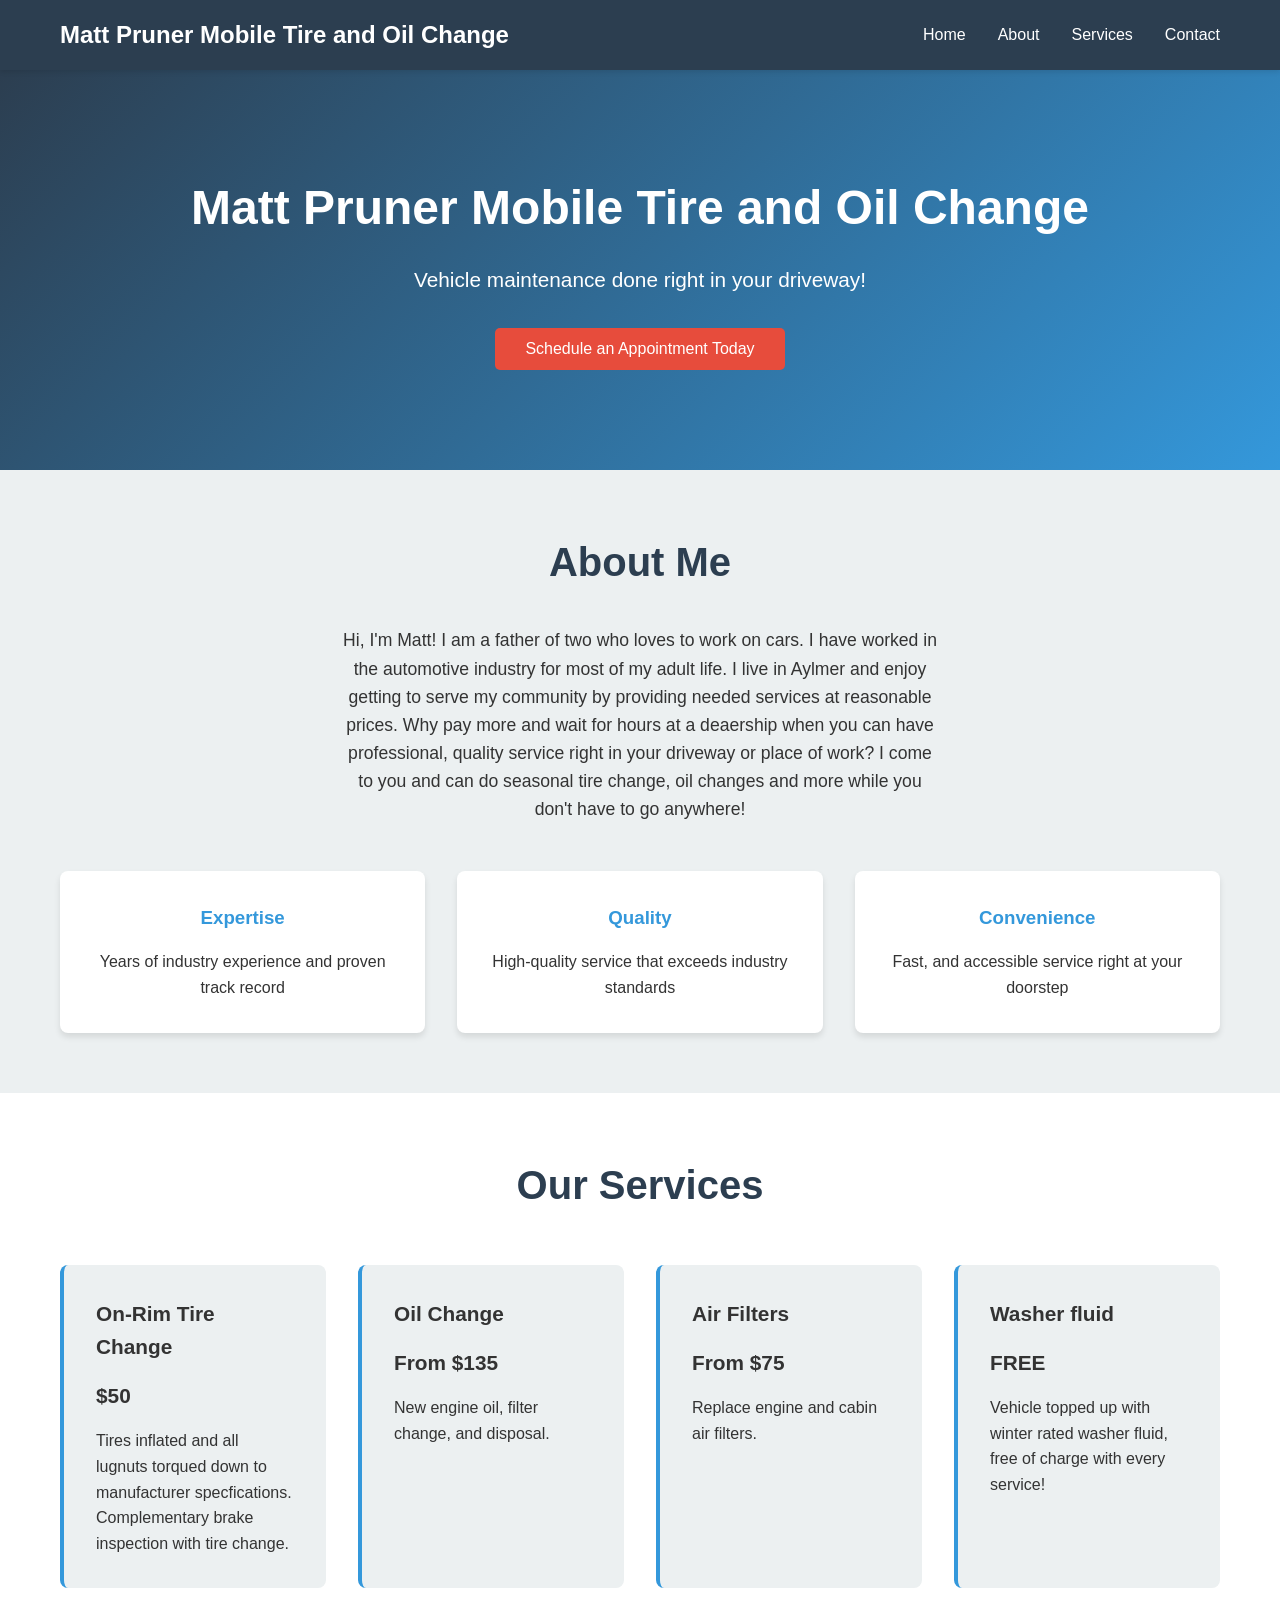
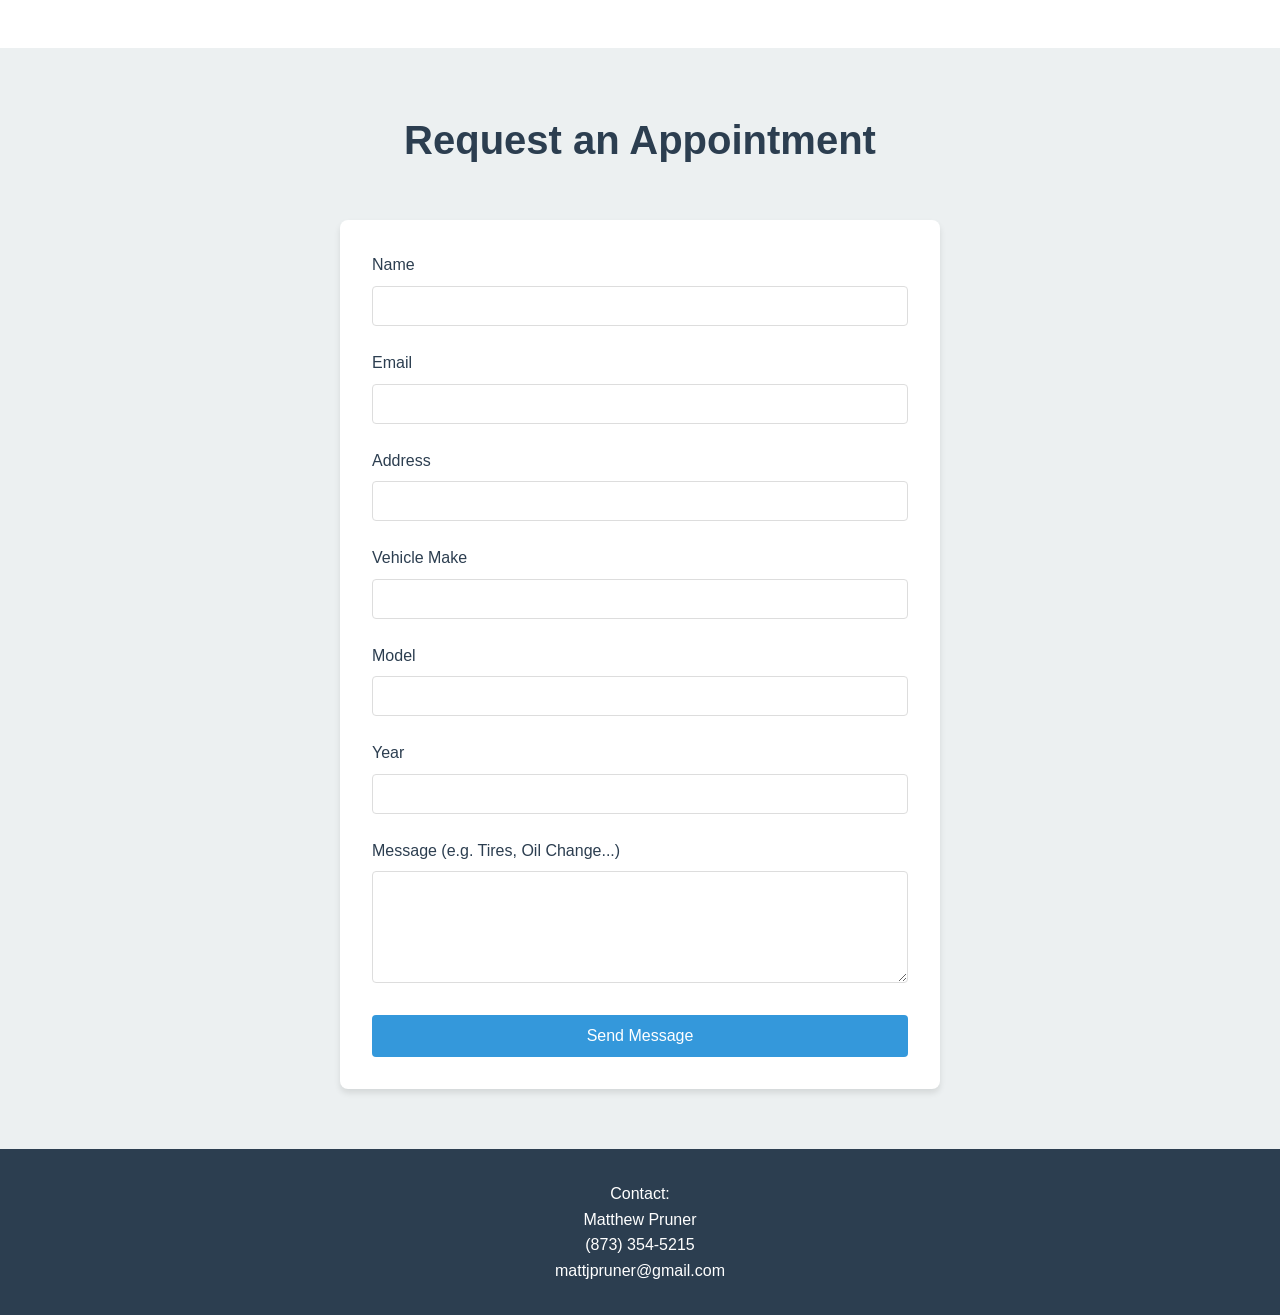
==== index.html @ 470558dc "message" ====
<!DOCTYPE html>
<html lang="en">
<head>
    <meta charset="UTF-8">
    <meta name="viewport" content="width=device-width, initial-scale=1.0">
    <title>Matt Pruner Mobile TIre and Oil Change</title>
    <link rel="stylesheet" href="styles.css">
</head>
<body>
    <!-- Navigation -->
    <nav class="navbar">
        <div class="container">
            <div class="logo">Matt Pruner Mobile Tire and Oil Change</div>
            <ul class="nav-links">
                <li><a href="#home">Home</a></li>
                <li><a href="#about">About</a></li>
                <li><a href="#services">Services</a></li>
                <li><a href="#contact">Contact</a></li>
            </ul>
        </div>
    </nav>

    <!-- Hero Section -->
    <section id="home" class="hero">
        <div class="container">
            <h1>Matt Pruner Mobile Tire and Oil Change</h1>
            <p>Vehicle maintenance done right in your driveway!</p>
            <button class="cta-button" onclick="document.getElementById('contact').scrollIntoView({ behavior: 'smooth' })">Schedule an Appointment Today</button>
        </div>
    </section>

    <!-- About Section -->
    <section id="about" class="about">
        <div class="container">
            <h2>About Me</h2>
            <p>Hi, I'm Matt! I am a father of two who loves to work on cars. I have worked in the automotive industry for most of my adult life. I live in Aylmer and enjoy getting to serve my community by providing needed services at reasonable prices. Why pay more and wait for hours at a deaership when you can have professional, quality service right in your driveway or place of work? I come to you and can do seasonal tire change, oil changes and more while you don't have to go anywhere!</p>
            <div class="about-grid">
                <div class="about-card">
                    <h3>Expertise</h3>
                    <p>Years of industry experience and proven track record</p>
                </div>
                <div class="about-card">
                    <h3>Quality</h3>
                    <p>High-quality service that exceeds industry standards</p>
                </div>
                <div class="about-card">
                    <h3>Convenience</h3>
                    <p>Fast, and accessible service right at your doorstep</p>
                </div>
            </div>
        </div>
    </section>

    <!-- Services Section -->
    <section id="services" class="services">
        <div class="container">
            <h2>Our Services</h2>
            <div class="services-grid">
                <div class="service-card">
                    <h3>On-Rim Tire Change</h3>
                    <h3>$50</h3>
                    <p>Tires inflated and all lugnuts torqued down to manufacturer specfications. Complementary brake inspection with tire change.</p>
                </div>
                <div class="service-card">
                    <h3>Oil Change</h3>
                    <h3>From $135</h3>
                    <p>New engine oil, filter change, and disposal.</p>
                </div>
                <div class="service-card">
                    <h3>Air Filters</h3>
                    <h3>From $75</h3>
                    <p>Replace engine and cabin air filters.</p>
                </div>
                <div class="service-card">
                    <h3>Washer fluid</h3>
                    <h3>FREE</h3>
                    <p>Vehicle topped up with winter rated washer fluid, free of charge with every service!</p>
                </div>
            </div>
        </div>
    </section>

    <!-- Contact Section -->
    <section id="contact" class="contact">
        <div class="container">
            <h2>Request an Appointment</h2>
            <form id="contact-form" class="contact-form" method="POST" netlify>
                <div class="form-group">
                    <label for="name">Name</label>
                    <input type="text" id="name" name="name" required>
                </div>
                <div class="form-group">
                    <label for="email">Email</label>
                    <input type="email" id="email" name="email" required>
                </div>
                <div class="form-group">
                    <label for="address">Address</label>
                    <input type="text" id="address" name="address" required>
                </div>
                <div class="form-group">
                    <label for="car_make">Vehicle Make</label>
                    <input type="text" id="car_make" name="car_make" required>
                </div>
                <div class="form-group">
                    <label for="car_model">Model</label>
                    <input type="text" id="car_model" name="car_model" required>
                </div>
                <div class="form-group">
                    <label for="car_year">Year</label>
                    <input type="text" id="car_year" name="car_year" required>
                </div>
                <div class="form-group">
                    <label for="message">Message (e.g. Tires, Oil Change...)</label>
                    <textarea id="message" name="message" rows="5" required></textarea>
                </div>
                <button type="submit" class="submit-button">Send Message</button>
            </form>
        </div>
    </section>

    <!-- Footer -->
    <footer class="footer">
        <div class="container">
            <p>Contact:</p>
            <p>Matthew Pruner</p>
            <p>(873) 354-5215</p>
            <p>mattjpruner@gmail.com</p>
        </div>
    </footer>

    <script src="script.js"></script>
</body>
</html>
---- styles.css ----
* {
    margin: 0;
    padding: 0;
    box-sizing: border-box;
}

:root {
    --primary-color: #2c3e50;
    --secondary-color: #3498db;
    --accent-color: #e74c3c;
    --text-color: #333;
    --light-bg: #ecf0f1;
    --white: #fff;
}

html {
    scroll-behavior: smooth;
}

body {
    font-family: 'Segoe UI', Tahoma, Geneva, Verdana, sans-serif;
    line-height: 1.6;
    color: var(--text-color);
}

.container {
    max-width: 1200px;
    margin: 0 auto;
    padding: 0 20px;
}

/* Navigation */
.navbar {
    background-color: var(--primary-color);
    color: var(--white);
    padding: 1rem 0;
    position: sticky;
    top: 0;
    z-index: 100;
    box-shadow: 0 2px 5px rgba(0, 0, 0, 0.1);
}

.navbar .container {
    display: flex;
    justify-content: space-between;
    align-items: center;
}

.logo {
    font-size: 1.5rem;
    font-weight: bold;
}

.nav-links {
    list-style: none;
    display: flex;
    gap: 2rem;
}

.nav-links a {
    color: var(--white);
    text-decoration: none;
    transition: color 0.3s ease;
}

.nav-links a:hover {
    color: var(--secondary-color);
}

/* Hero Section */
.hero {
    background: linear-gradient(135deg, var(--primary-color) 0%, var(--secondary-color) 100%);
    color: var(--white);
    padding: 100px 0;
    text-align: center;
}

.hero h1 {
    font-size: 3rem;
    margin-bottom: 1rem;
}

.hero p {
    font-size: 1.3rem;
    margin-bottom: 2rem;
}

.cta-button {
    background-color: var(--accent-color);
    color: var(--white);
    border: none;
    padding: 12px 30px;
    font-size: 1rem;
    border-radius: 5px;
    cursor: pointer;
    transition: background-color 0.3s ease;
}

.cta-button:hover {
    background-color: #c0392b;
}

/* About Section */
.about {
    padding: 60px 0;
    background-color: var(--light-bg);
}

.about h2 {
    text-align: center;
    font-size: 2.5rem;
    margin-bottom: 2rem;
    color: var(--primary-color);
}

.about > .container > p {
    text-align: center;
    font-size: 1.1rem;
    margin-bottom: 3rem;
    max-width: 600px;
    margin-left: auto;
    margin-right: auto;
}

.about-grid {
    display: grid;
    grid-template-columns: repeat(auto-fit, minmax(250px, 1fr));
    gap: 2rem;
}

.about-card {
    background-color: var(--white);
    padding: 2rem;
    border-radius: 8px;
    text-align: center;
    box-shadow: 0 4px 6px rgba(0, 0, 0, 0.1);
    transition: transform 0.3s ease;
}

.about-card:hover {
    transform: translateY(-5px);
}

.about-card h3 {
    color: var(--secondary-color);
    margin-bottom: 1rem;
}

/* Services Section */
.services {
    padding: 60px 0;
    background-color: var(--white);
}

.services h2 {
    text-align: center;
    font-size: 2.5rem;
    margin-bottom: 3rem;
    color: var(--primary-color);
}

.services-grid {
    display: grid;
    grid-template-columns: repeat(auto-fit, minmax(250px, 1fr));
    gap: 2rem;
}

.service-card {
    background-color: var(--light-bg);
    padding: 2rem;
    border-radius: 8px;
    border-left: 4px solid var(--secondary-color);
    transition: all 0.3s ease;
}

.service-card:hover {
    background-color: var(--secondary-color);
    color: var(--white);
    transform: translateY(-5px);
    box-shadow: 0 8px 15px rgba(0, 0, 0, 0.2);
}

.service-card h3 {
    margin-bottom: 1rem;
    font-size: 1.3rem;
}

/* Contact Section */
.contact {
    padding: 60px 0;
    background-color: var(--light-bg);
}

.contact h2 {
    text-align: center;
    font-size: 2.5rem;
    margin-bottom: 3rem;
    color: var(--primary-color);
}

.contact-form {
    max-width: 600px;
    margin: 0 auto;
    background-color: var(--white);
    padding: 2rem;
    border-radius: 8px;
    box-shadow: 0 4px 6px rgba(0, 0, 0, 0.1);
}

.form-group {
    margin-bottom: 1.5rem;
}

.form-group label {
    display: block;
    margin-bottom: 0.5rem;
    font-weight: 500;
    color: var(--primary-color);
}

.form-group input,
.form-group textarea {
    width: 100%;
    padding: 10px;
    border: 1px solid #ddd;
    border-radius: 4px;
    font-family: inherit;
    font-size: 1rem;
}

.form-group input:focus,
.form-group textarea:focus {
    outline: none;
    border-color: var(--secondary-color);
    box-shadow: 0 0 5px rgba(52, 152, 219, 0.3);
}

.submit-button {
    width: 100%;
    background-color: var(--secondary-color);
    color: var(--white);
    border: none;
    padding: 12px;
    font-size: 1rem;
    border-radius: 4px;
    cursor: pointer;
    transition: background-color 0.3s ease;
}

.submit-button:hover {
    background-color: #2980b9;
}

/* Footer */
.footer {
    background-color: var(--primary-color);
    color: var(--white);
    text-align: center;
    padding: 2rem 0;
}

/* Responsive Design */
@media (max-width: 768px) {
    .nav-links {
        gap: 1rem;
        font-size: 0.9rem;
    }

    .hero h1 {
        font-size: 2rem;
    }

    .hero p {
        font-size: 1rem;
    }

    .about h2,
    .services h2,
    .contact h2 {
        font-size: 2rem;
    }

    .about-grid,
    .services-grid {
        grid-template-columns: 1fr;
    }
}
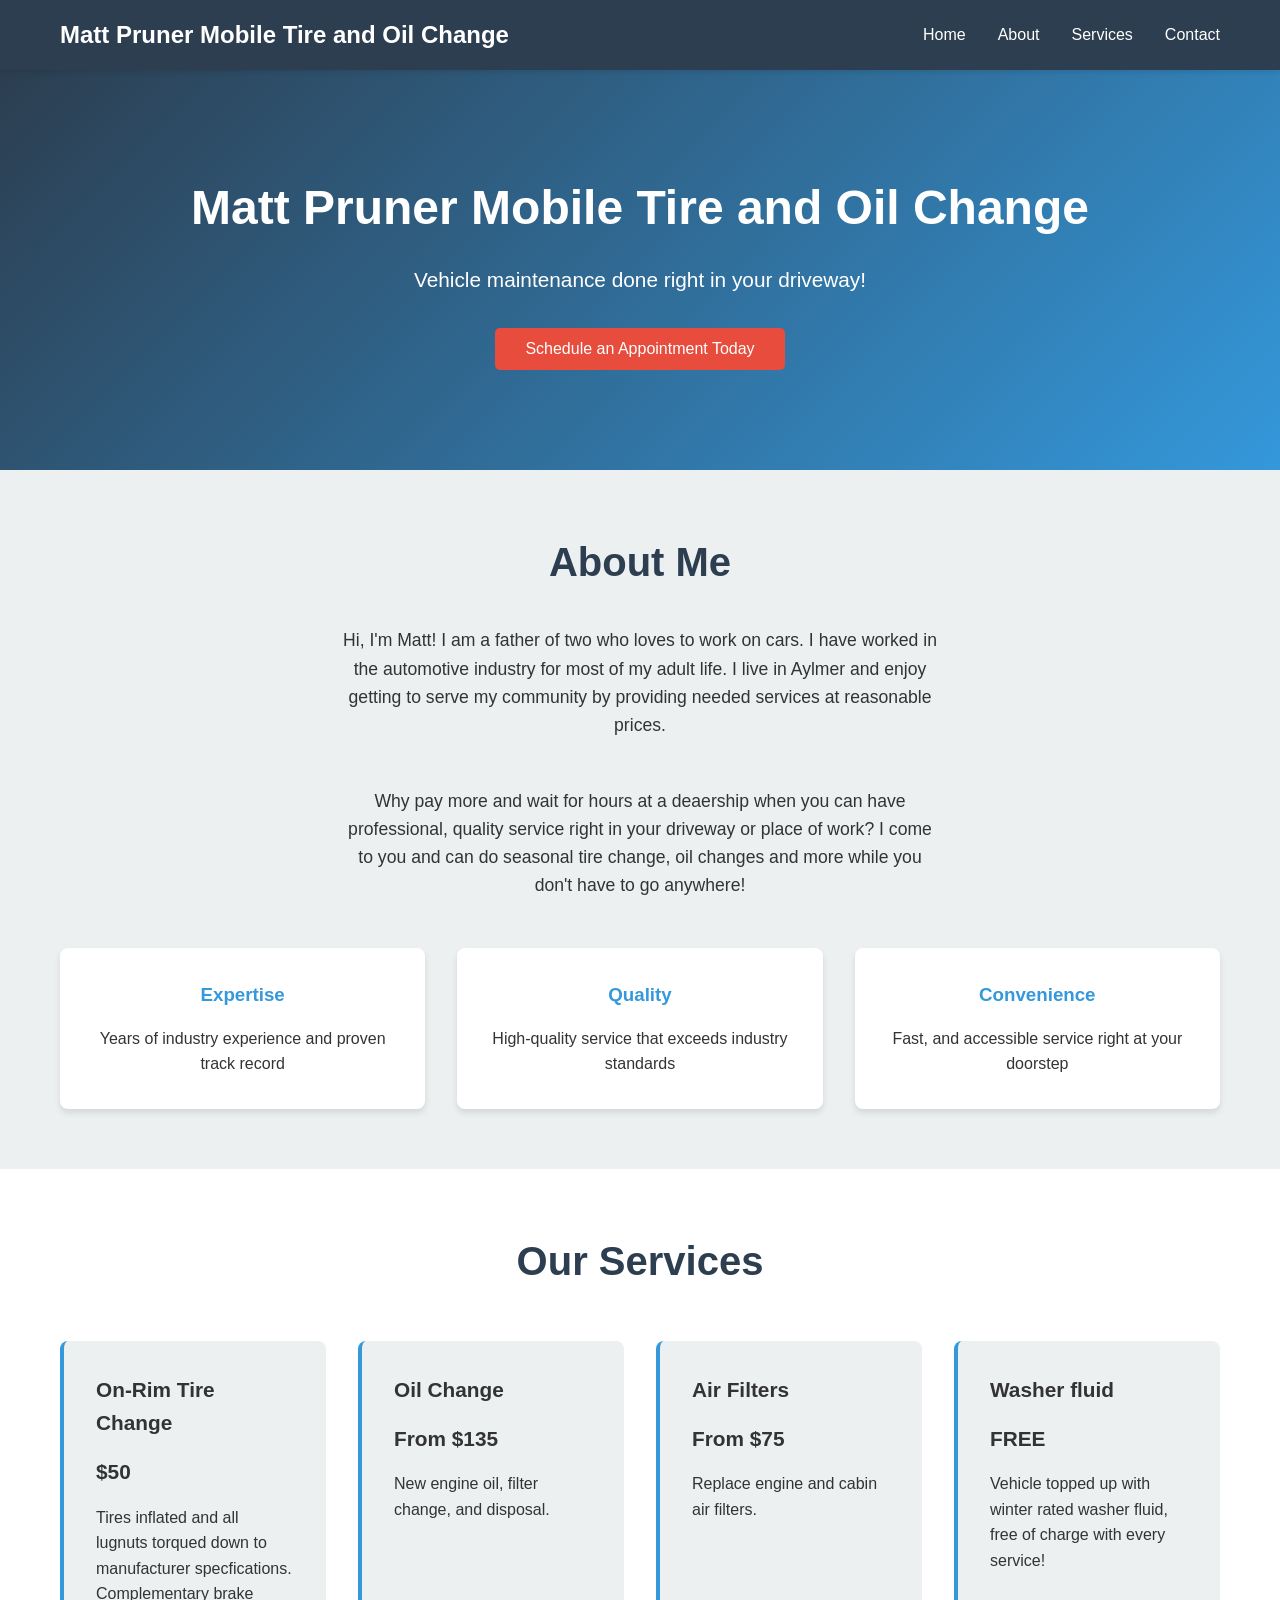
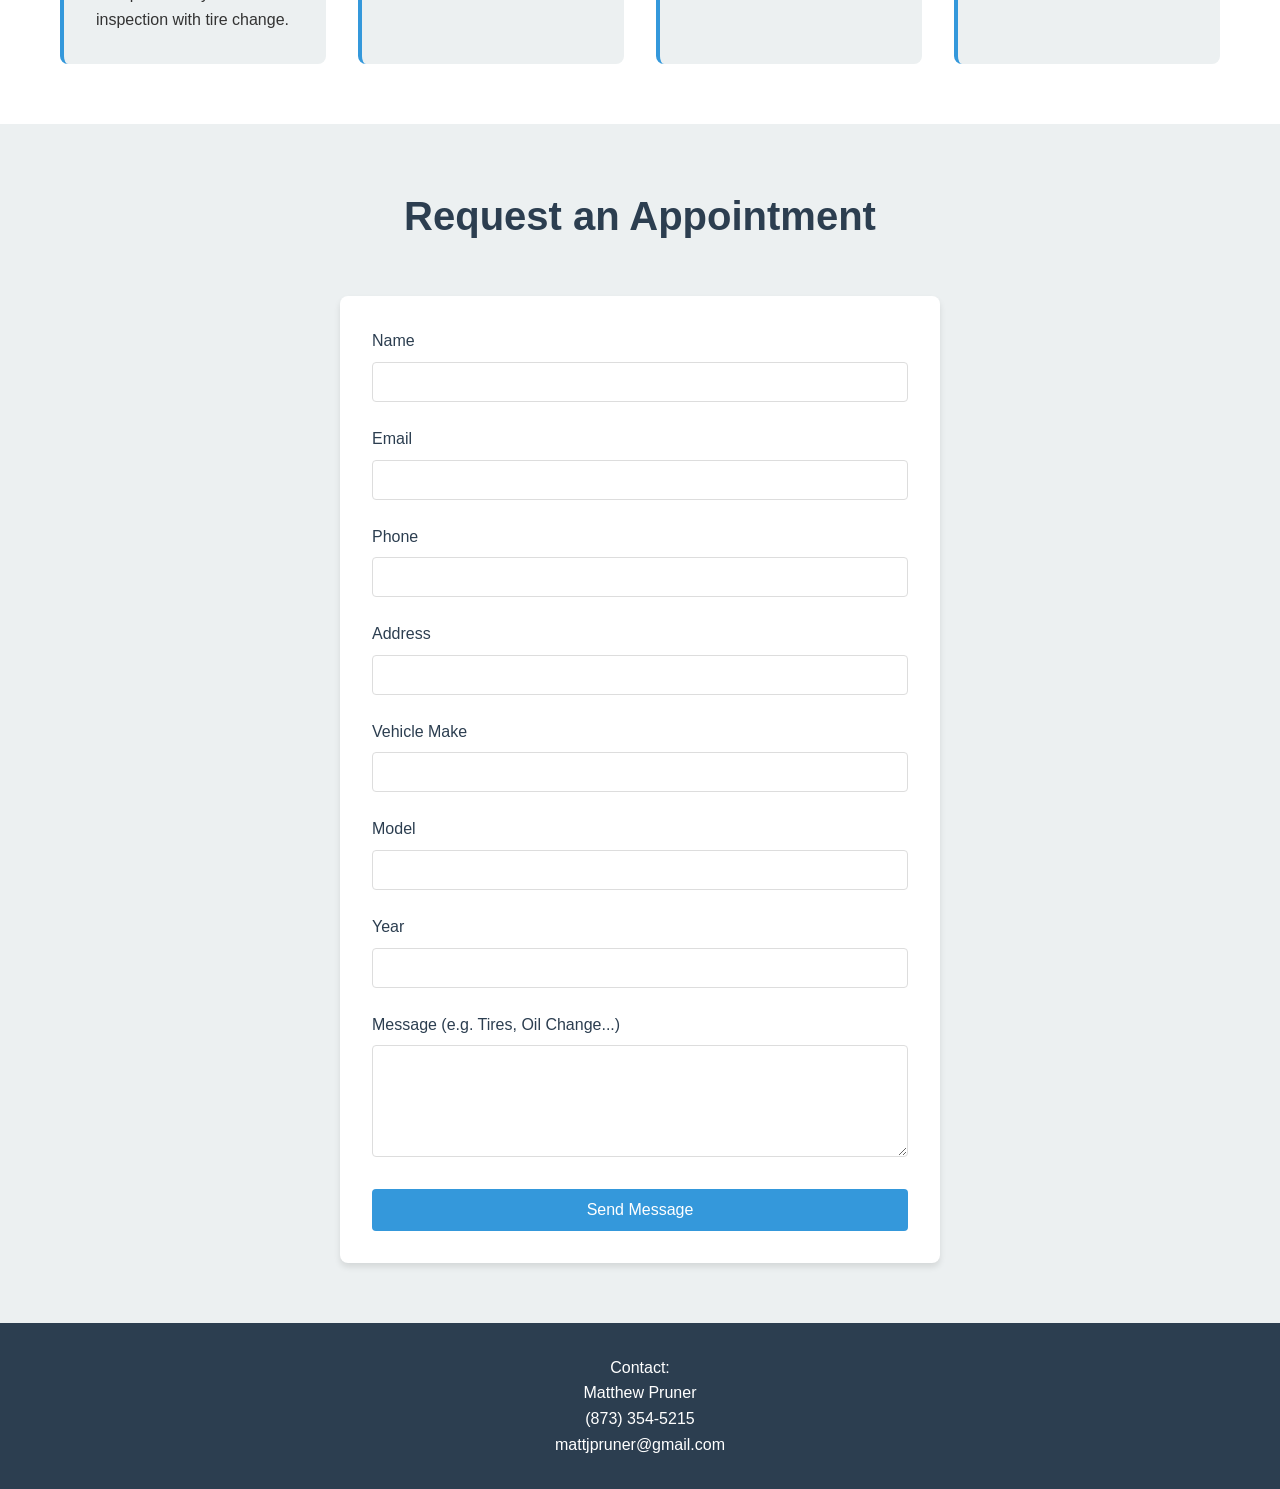
==== commit e96c427a: "fixed about me and added phone to form" ====
--- a/index.html
+++ b/index.html
@@ -33,7 +33,8 @@
     <section id="about" class="about">
         <div class="container">
             <h2>About Me</h2>
-            <p>Hi, I'm Matt! I am a father of two who loves to work on cars. I have worked in the automotive industry for most of my adult life. I live in Aylmer and enjoy getting to serve my community by providing needed services at reasonable prices. Why pay more and wait for hours at a deaership when you can have professional, quality service right in your driveway or place of work? I come to you and can do seasonal tire change, oil changes and more while you don't have to go anywhere!</p>
+            <p>Hi, I'm Matt! I am a father of two who loves to work on cars. I have worked in the automotive industry for most of my adult life. I live in Aylmer and enjoy getting to serve my community by providing needed services at reasonable prices.</p>
+            <p>Why pay more and wait for hours at a deaership when you can have professional, quality service right in your driveway or place of work? I come to you and can do seasonal tire change, oil changes and more while you don't have to go anywhere!</p>
             <div class="about-grid">
                 <div class="about-card">
                     <h3>Expertise</h3>
@@ -84,7 +85,8 @@
     <section id="contact" class="contact">
         <div class="container">
             <h2>Request an Appointment</h2>
-            <form id="contact-form" class="contact-form" method="POST" netlify>
+            <form name="contact-form" id="contact-form" class="contact-form" method="POST" data-netlify="true">
+                <input type="hidden" name="form-name" value="contact-form">
                 <div class="form-group">
                     <label for="name">Name</label>
                     <input type="text" id="name" name="name" required>
@@ -92,6 +94,10 @@
                 <div class="form-group">
                     <label for="email">Email</label>
                     <input type="email" id="email" name="email" required>
+                </div>
+                <div class="form-group">
+                    <label for="phone">Phone</label>
+                    <input type="tel" id="phone" name="phone" required>
                 </div>
                 <div class="form-group">
                     <label for="address">Address</label>
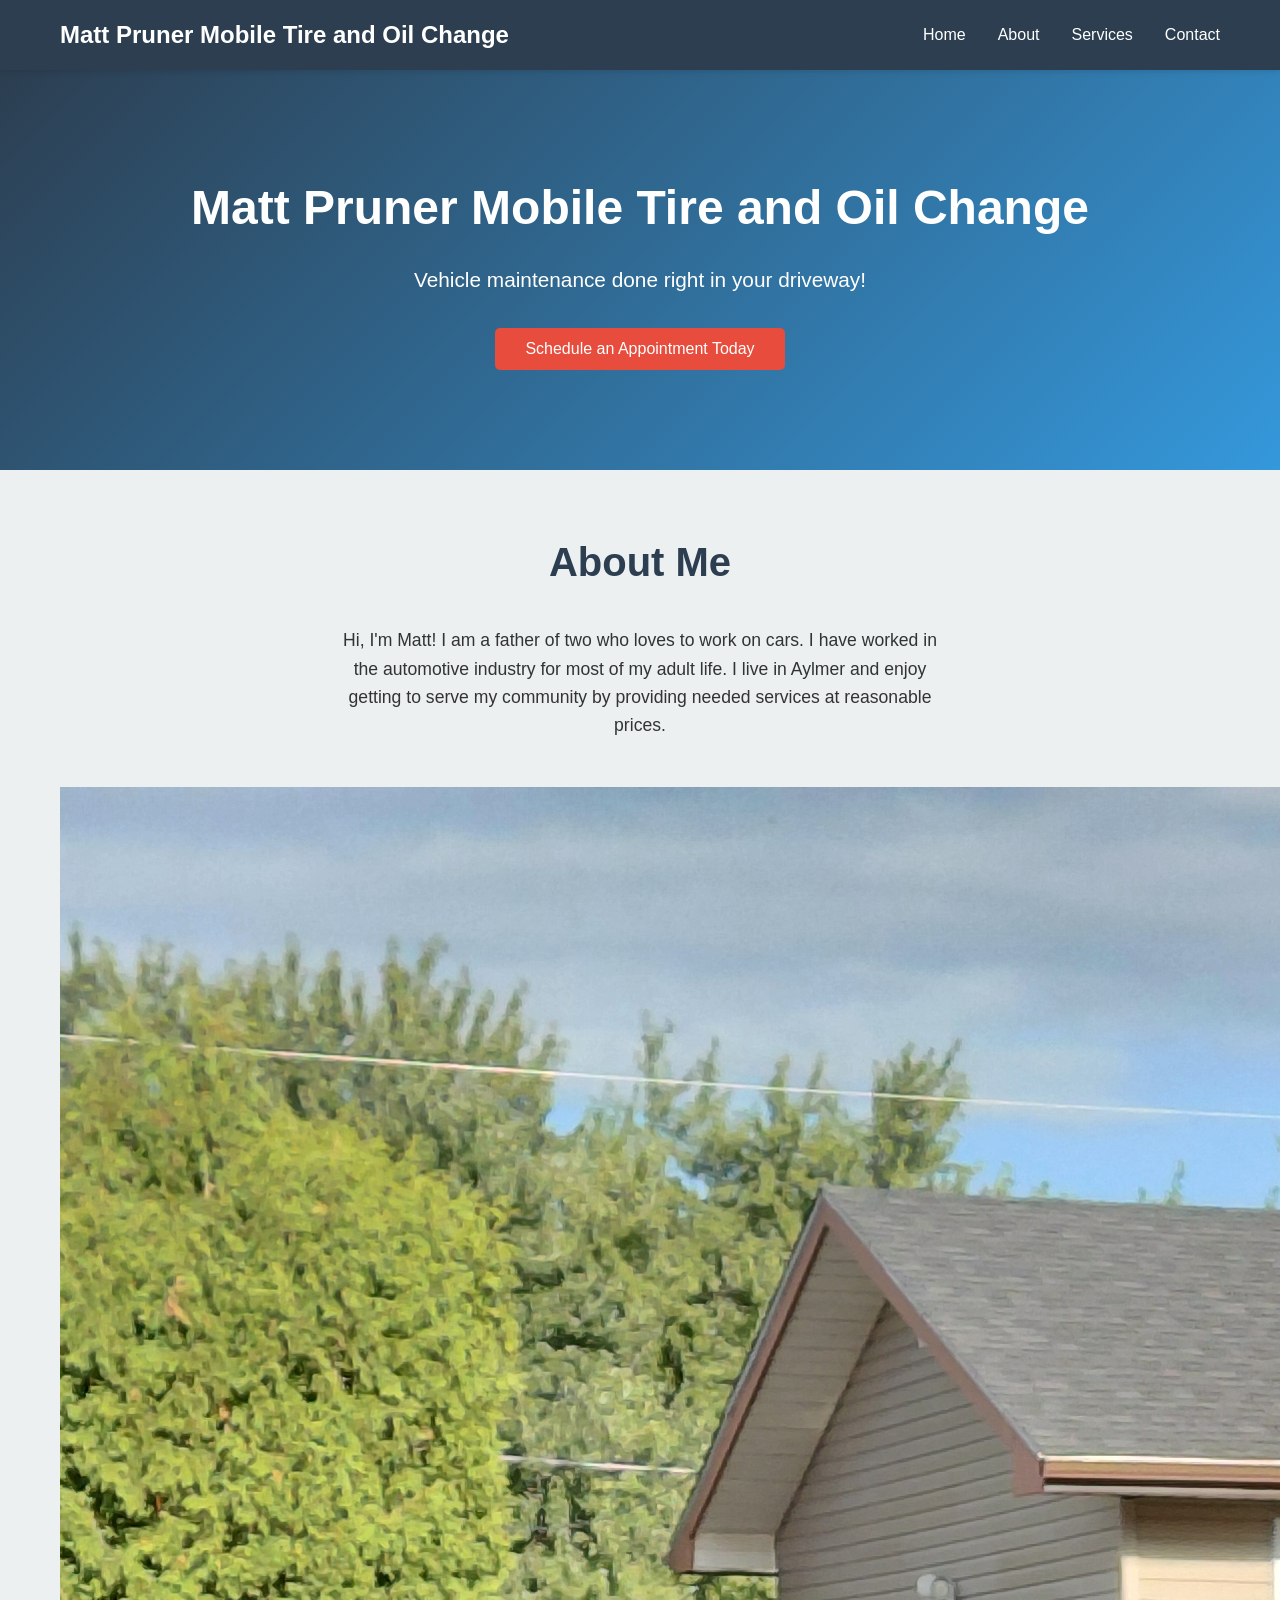
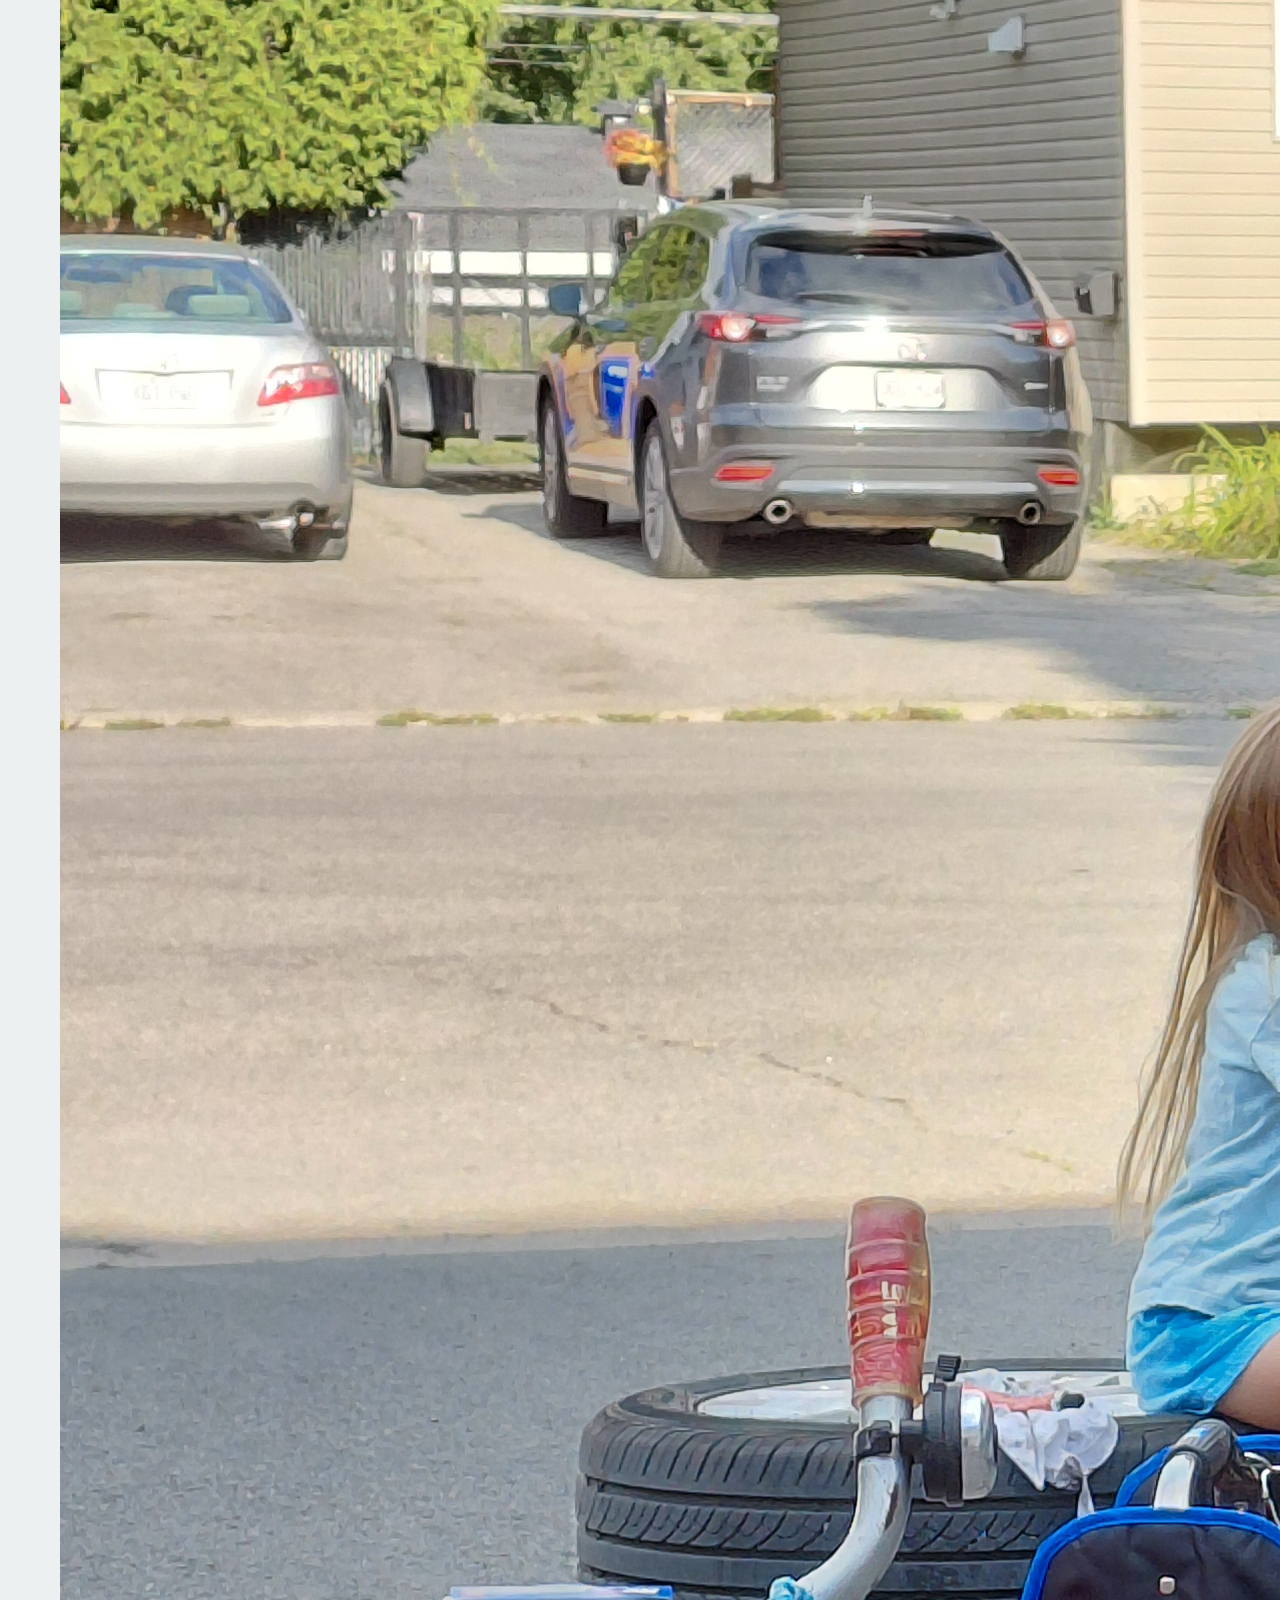
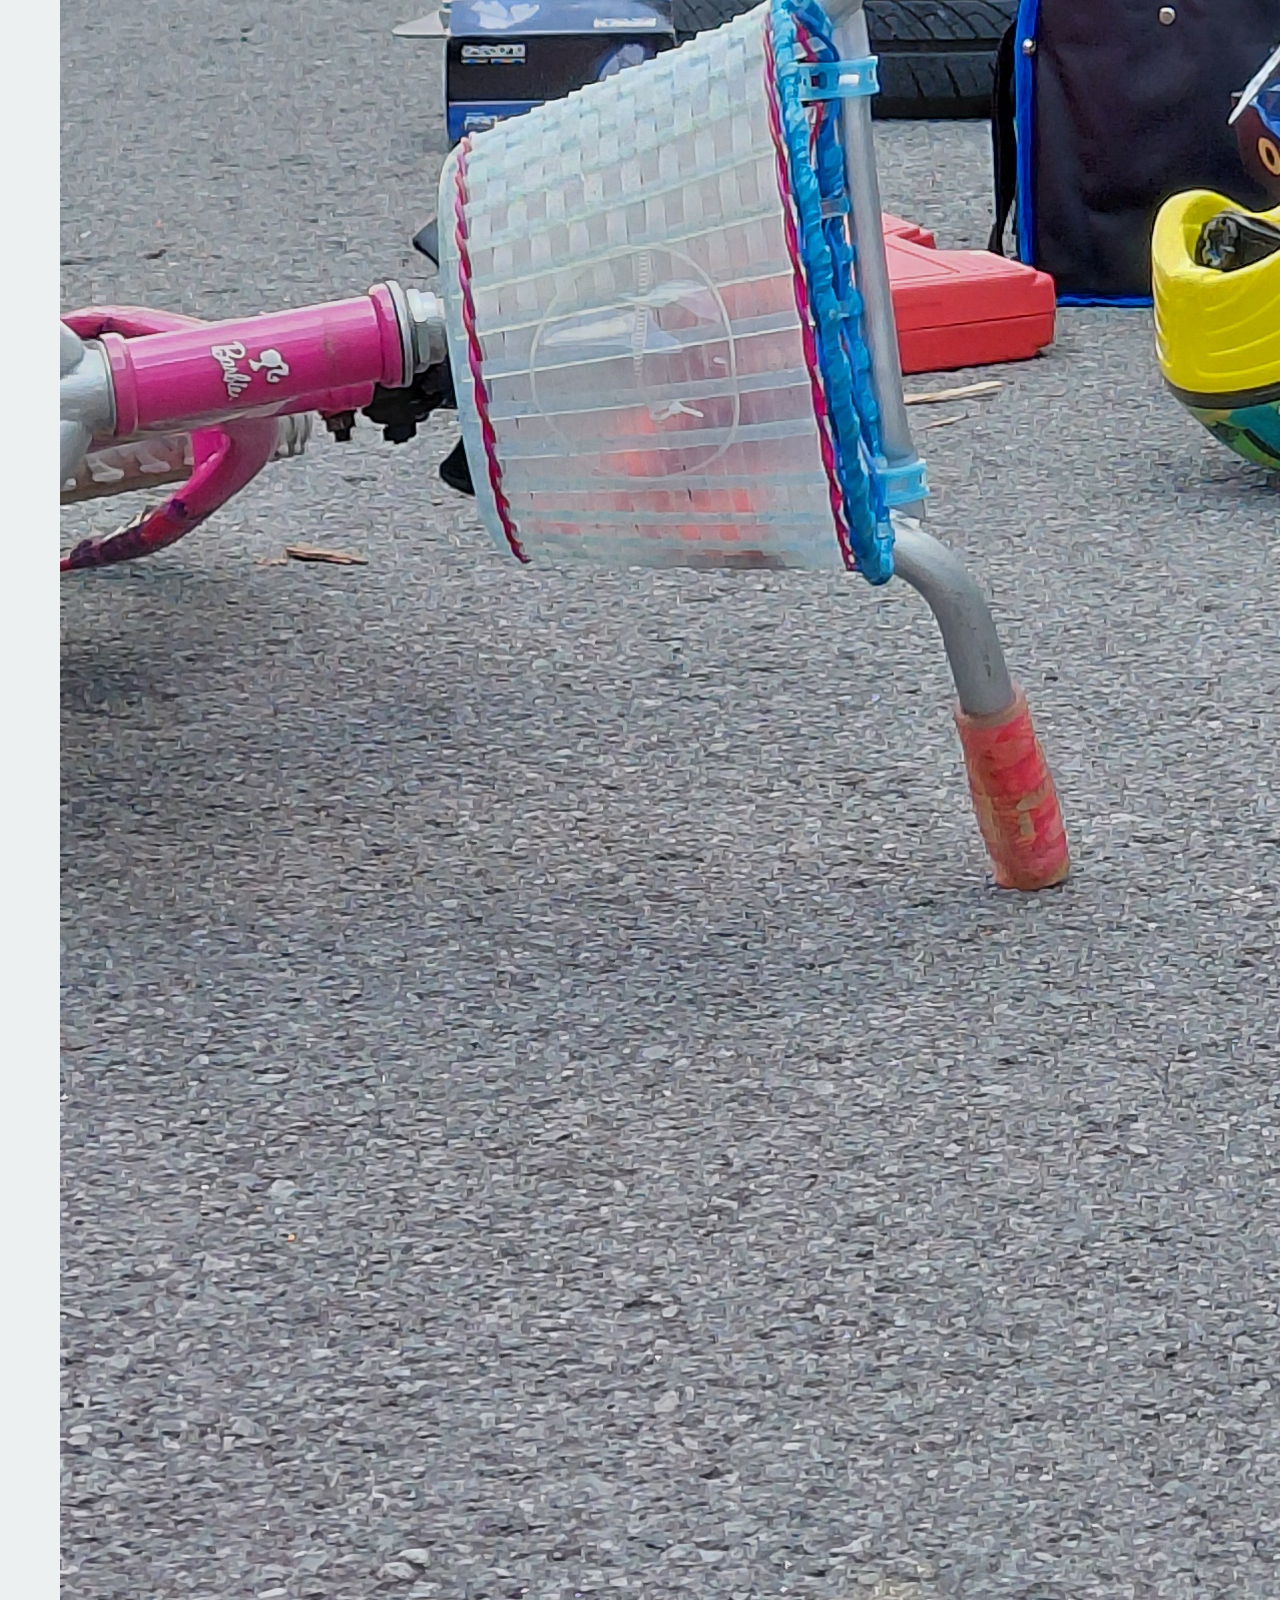
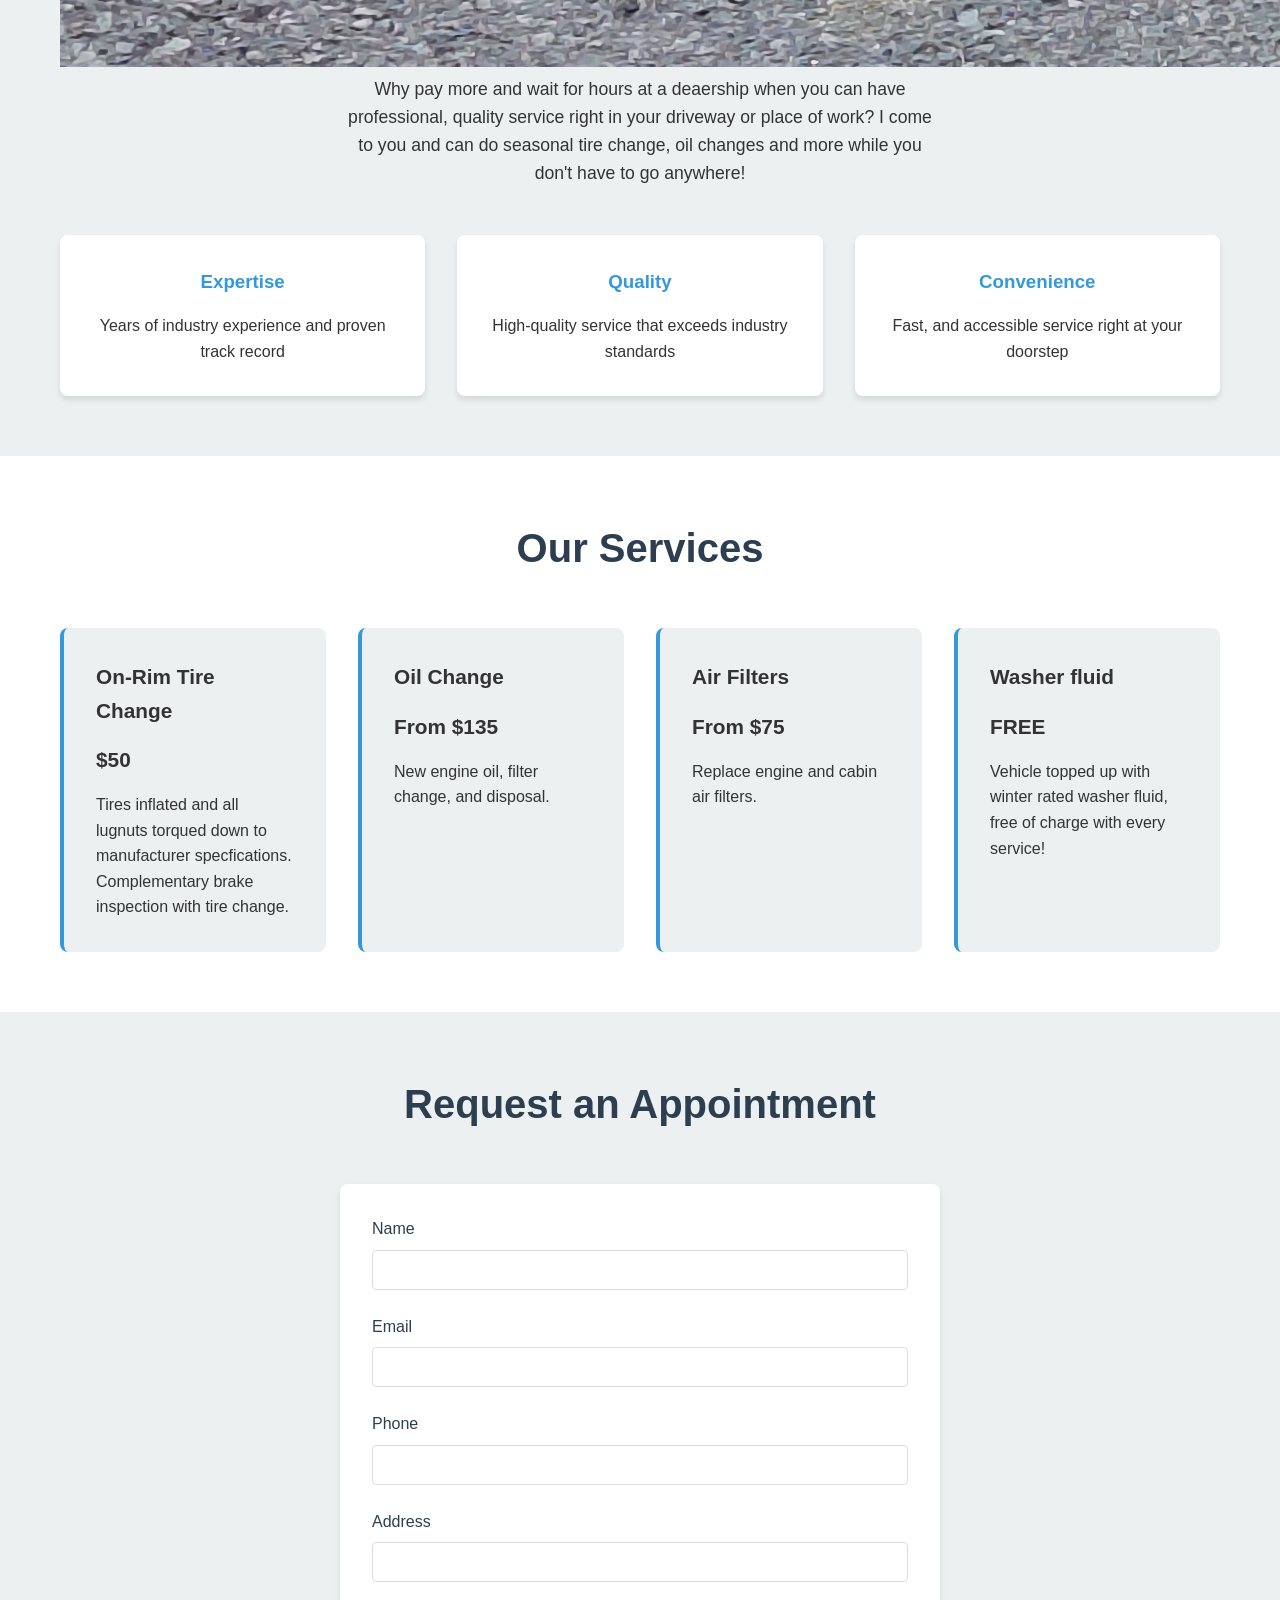
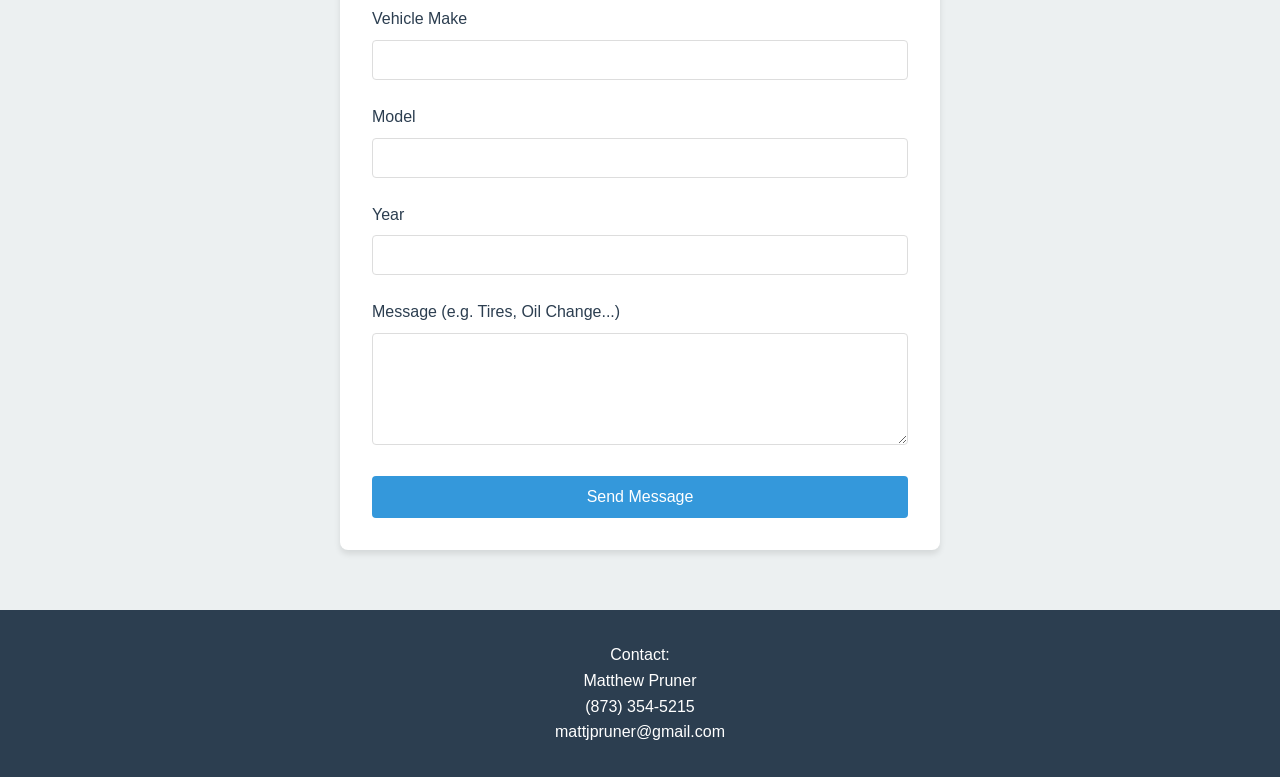
==== commit faea9372: "added image" ====
--- a/index.html
+++ b/index.html
@@ -34,6 +34,7 @@
         <div class="container">
             <h2>About Me</h2>
             <p>Hi, I'm Matt! I am a father of two who loves to work on cars. I have worked in the automotive industry for most of my adult life. I live in Aylmer and enjoy getting to serve my community by providing needed services at reasonable prices.</p>
+            <img src="tire_change.jpg">
             <p>Why pay more and wait for hours at a deaership when you can have professional, quality service right in your driveway or place of work? I come to you and can do seasonal tire change, oil changes and more while you don't have to go anywhere!</p>
             <div class="about-grid">
                 <div class="about-card">
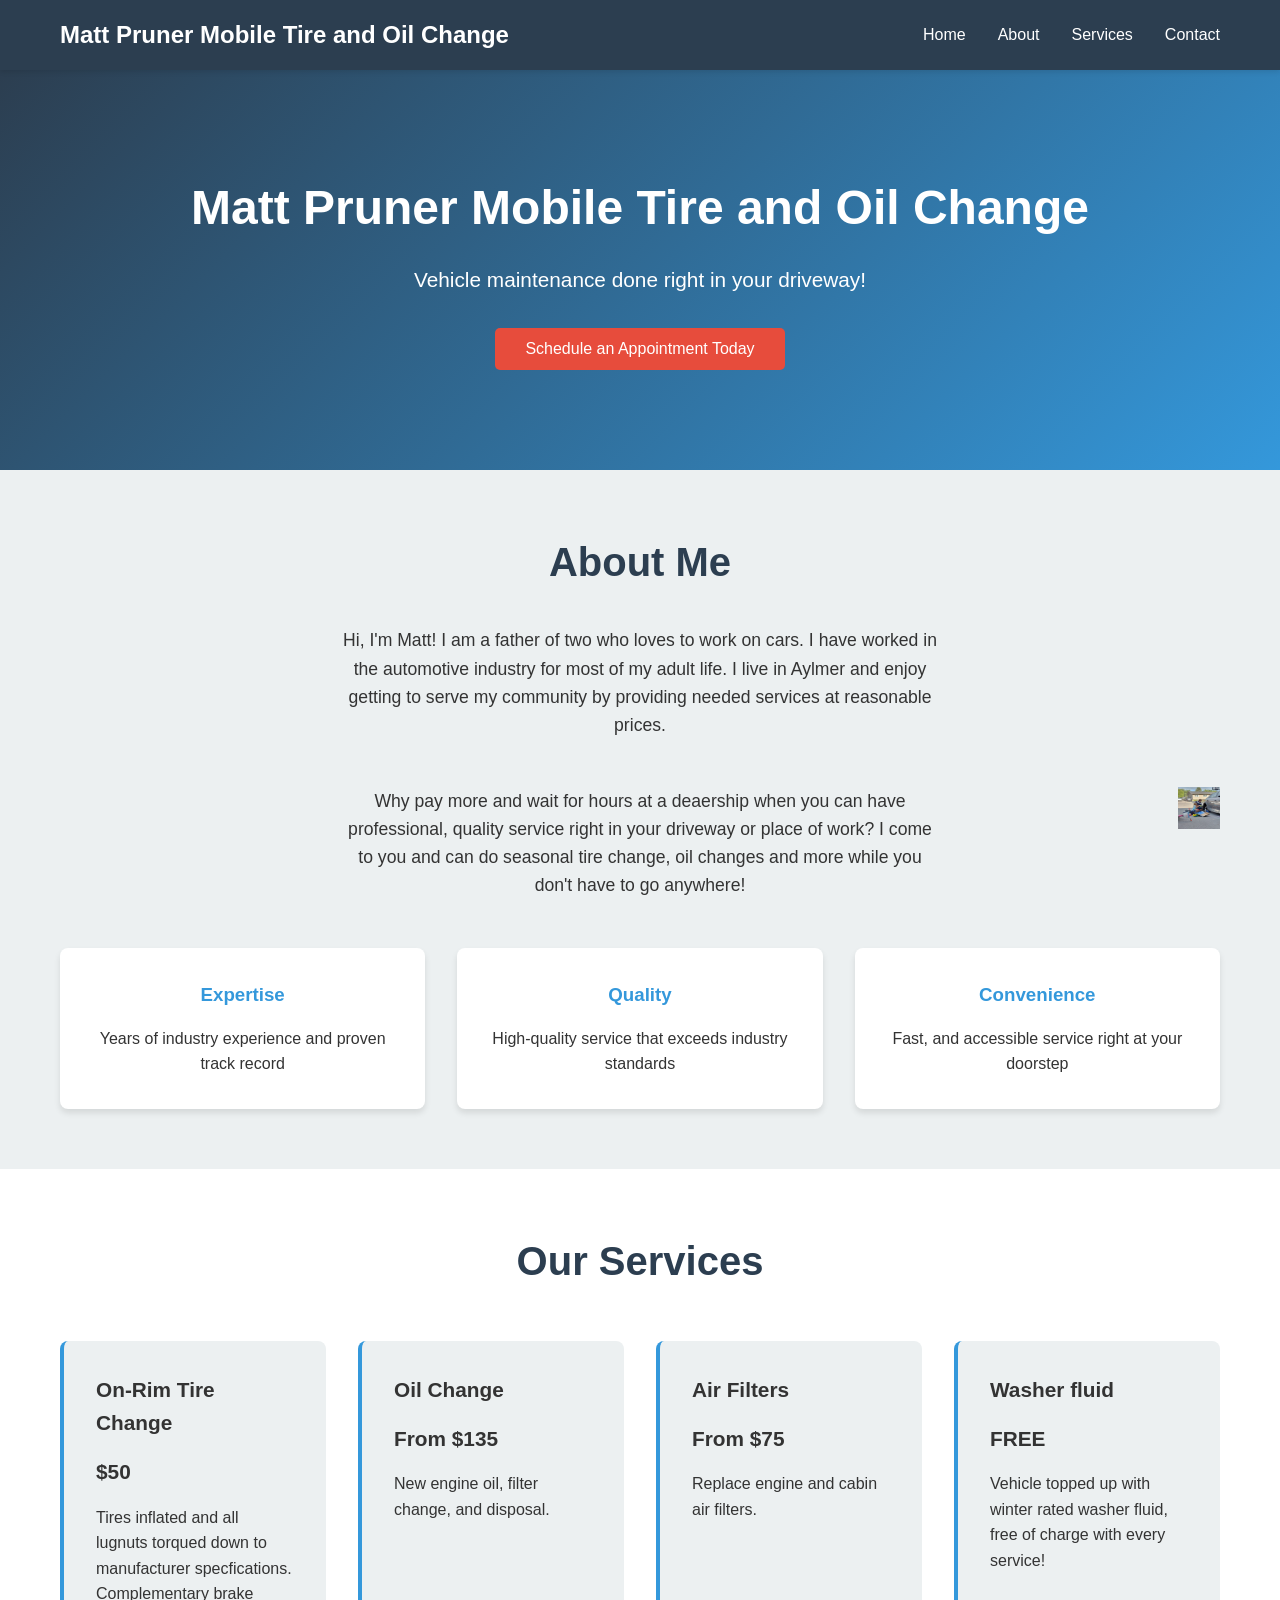
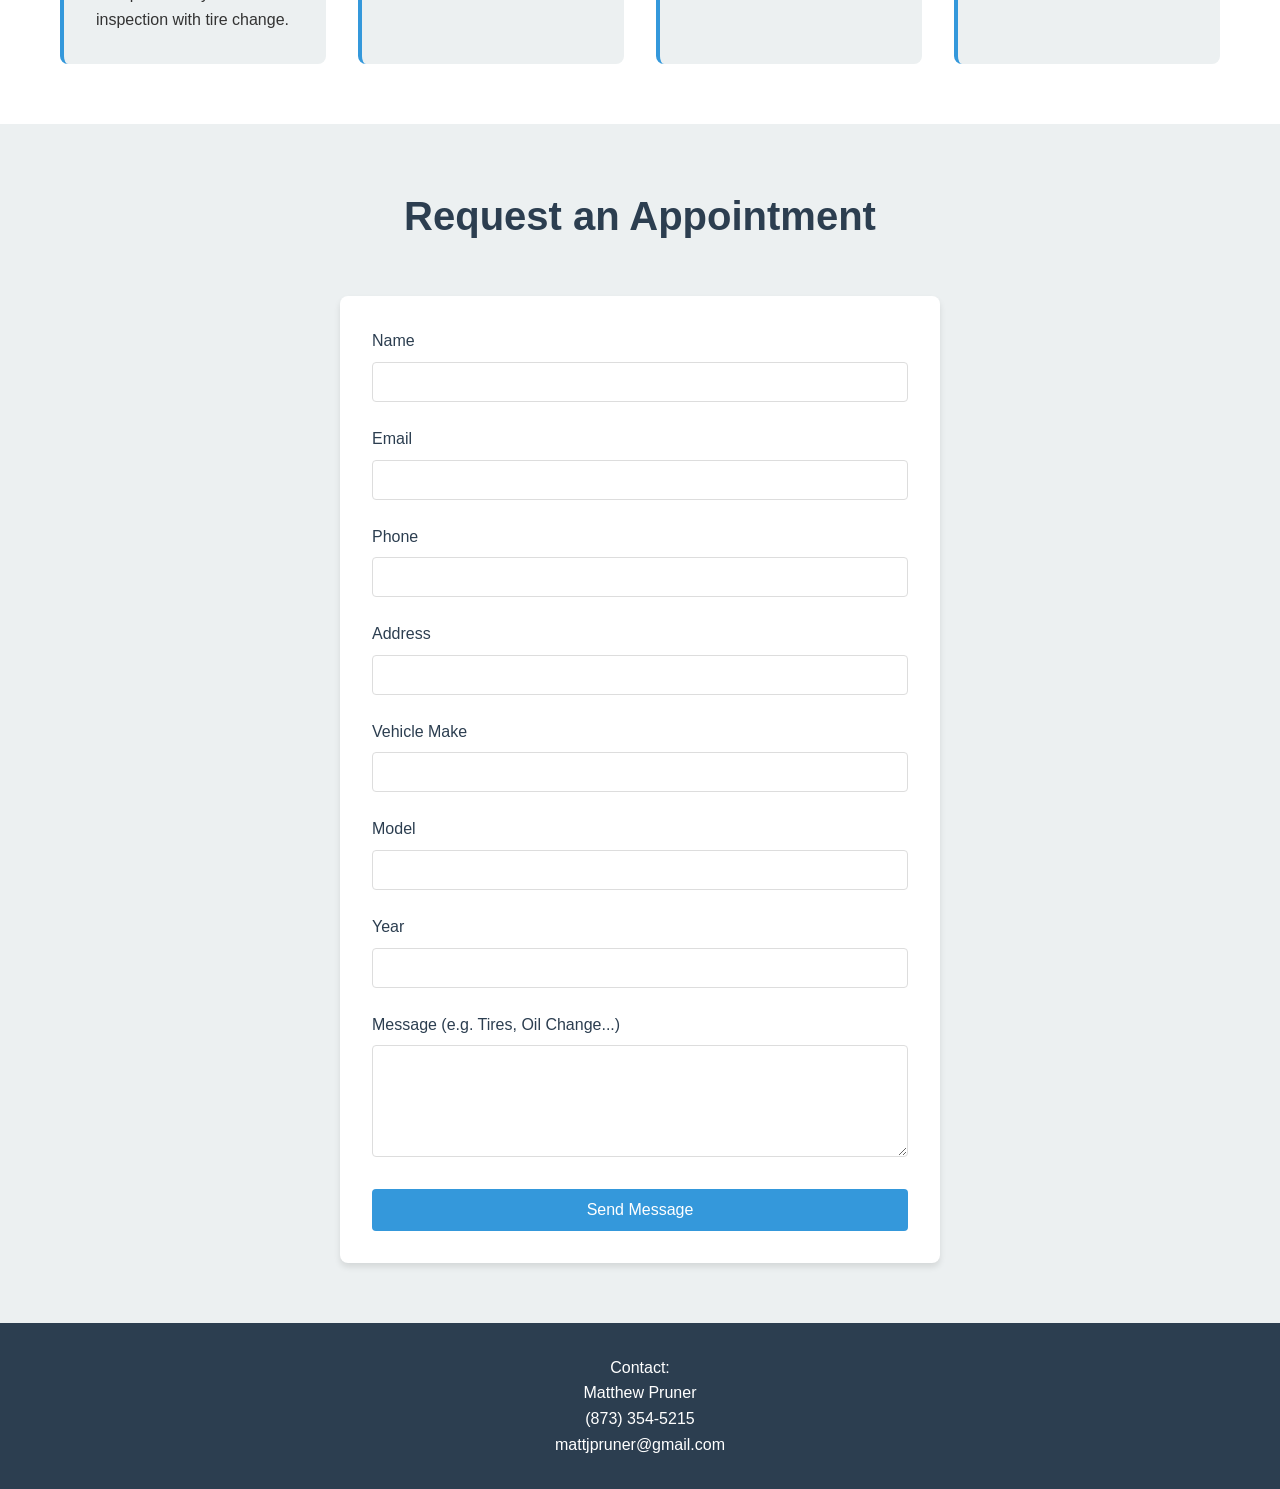
==== commit 12ea35cb: "change image" ====
--- a/index.html
+++ b/index.html
@@ -34,7 +34,7 @@
         <div class="container">
             <h2>About Me</h2>
             <p>Hi, I'm Matt! I am a father of two who loves to work on cars. I have worked in the automotive industry for most of my adult life. I live in Aylmer and enjoy getting to serve my community by providing needed services at reasonable prices.</p>
-            <img src="tire_change.jpg">
+            <img src="tire_change.jpg" alt="Changing tire with daughter" width="42" height="42" style="float:right">
             <p>Why pay more and wait for hours at a deaership when you can have professional, quality service right in your driveway or place of work? I come to you and can do seasonal tire change, oil changes and more while you don't have to go anywhere!</p>
             <div class="about-grid">
                 <div class="about-card">
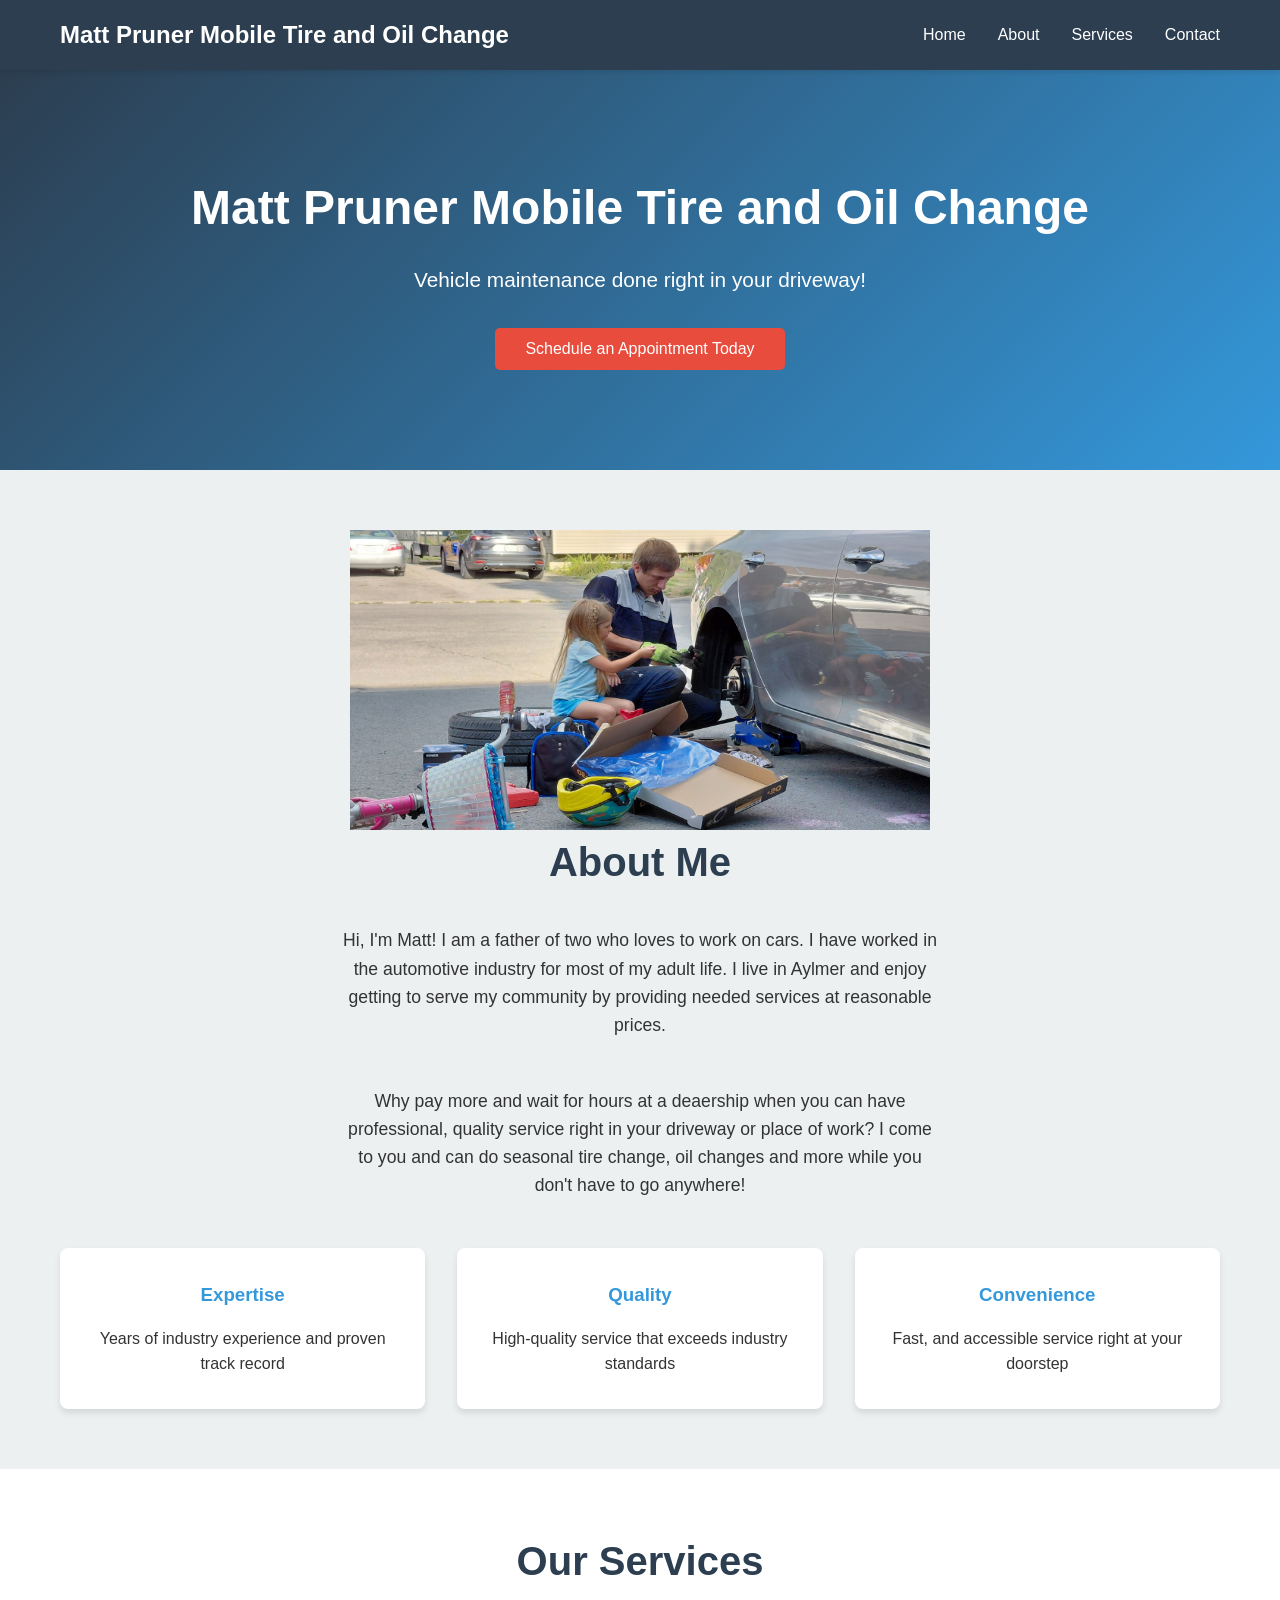
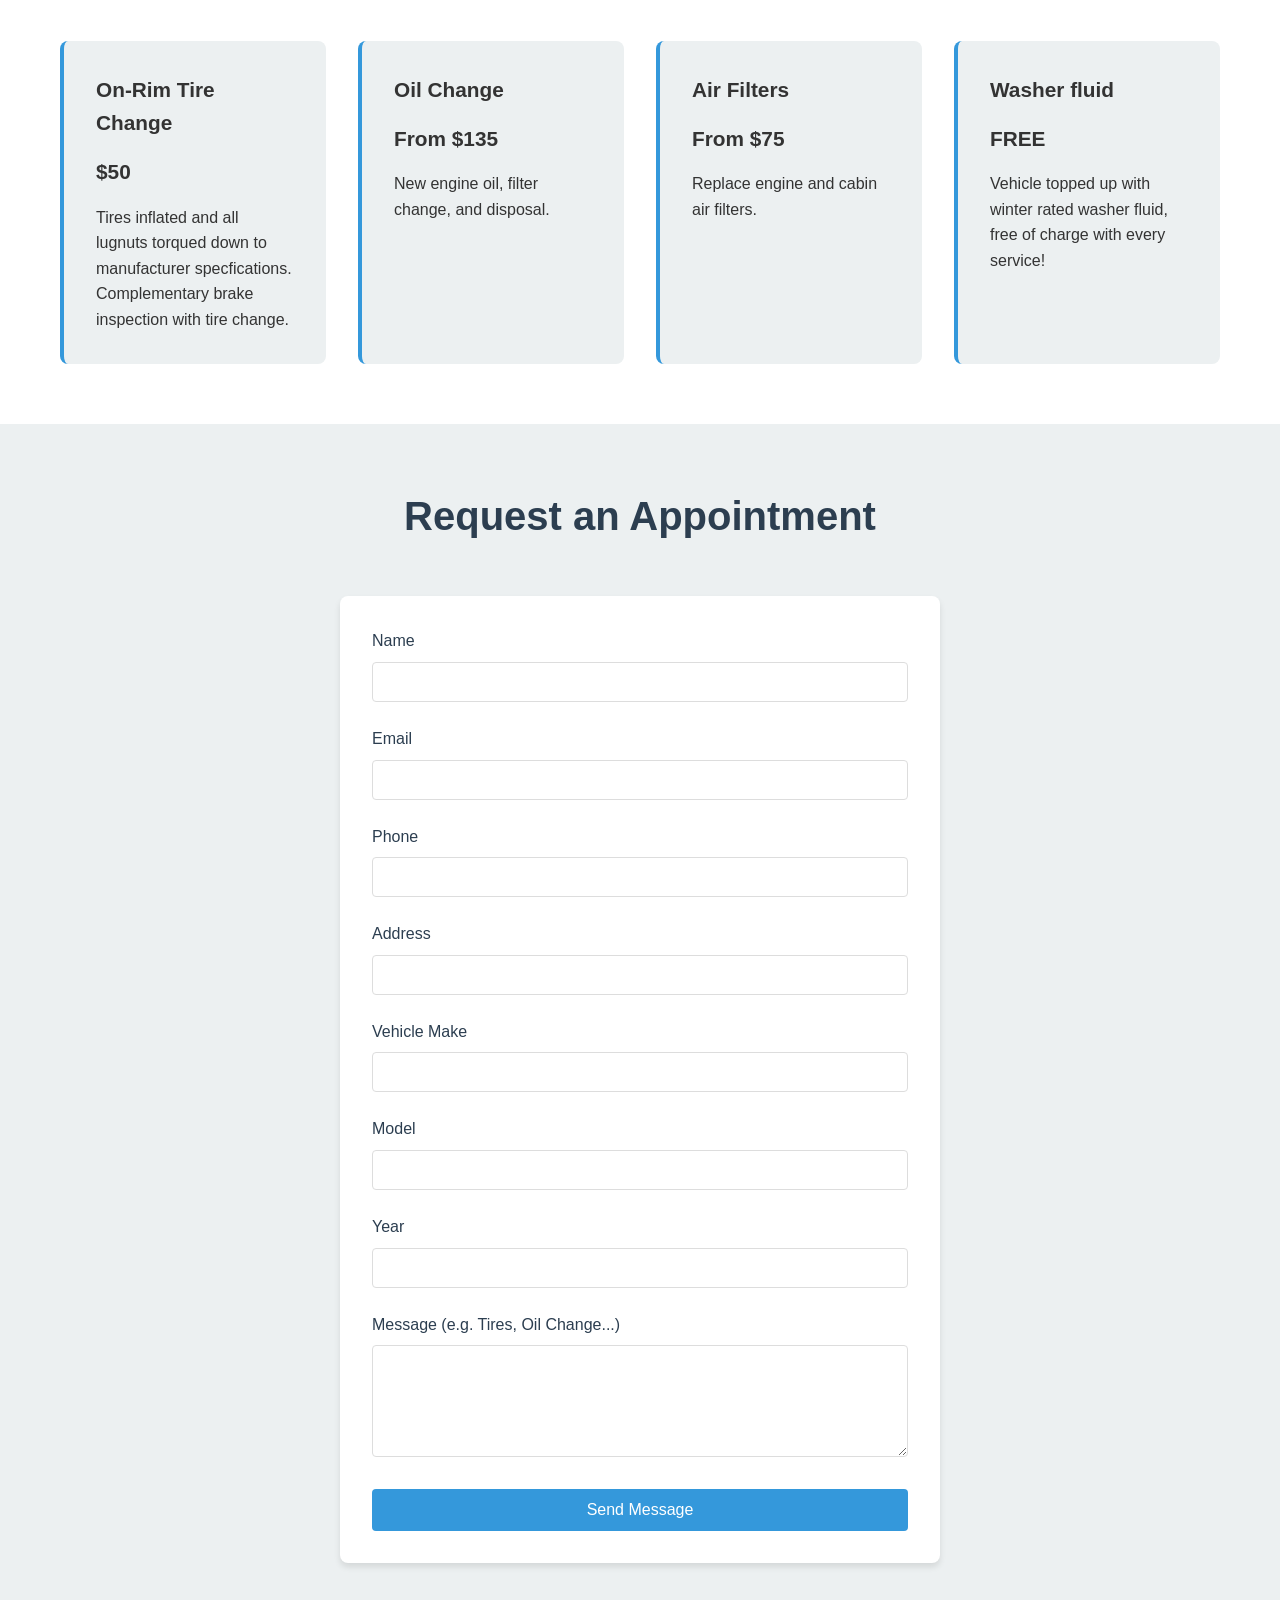
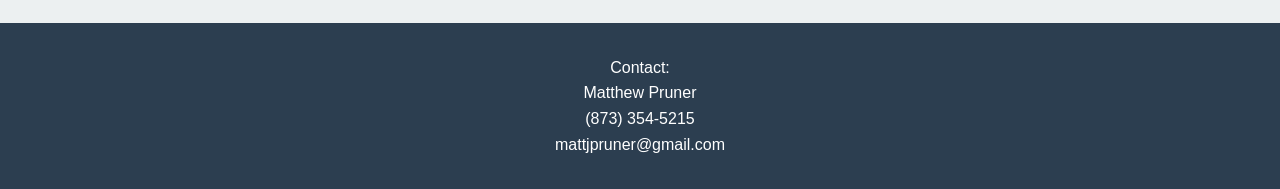
==== commit e645959c: "fixed image" ====
--- a/index.html
+++ b/index.html
@@ -32,9 +32,9 @@
     <!-- About Section -->
     <section id="about" class="about">
         <div class="container">
+            <img src="tire_change.jpg" alt="tire change" height="300">
             <h2>About Me</h2>
             <p>Hi, I'm Matt! I am a father of two who loves to work on cars. I have worked in the automotive industry for most of my adult life. I live in Aylmer and enjoy getting to serve my community by providing needed services at reasonable prices.</p>
-            <img src="tire_change.jpg" alt="Changing tire with daughter" width="42" height="42" style="float:right">
             <p>Why pay more and wait for hours at a deaership when you can have professional, quality service right in your driveway or place of work? I come to you and can do seasonal tire change, oil changes and more while you don't have to go anywhere!</p>
             <div class="about-grid">
                 <div class="about-card">
--- a/styles.css
+++ b/styles.css
@@ -15,6 +15,11 @@
 
 html {
     scroll-behavior: smooth;
+}
+img {
+    display: block;
+    margin: auto;
+    width: 50%;
 }
 
 body {
